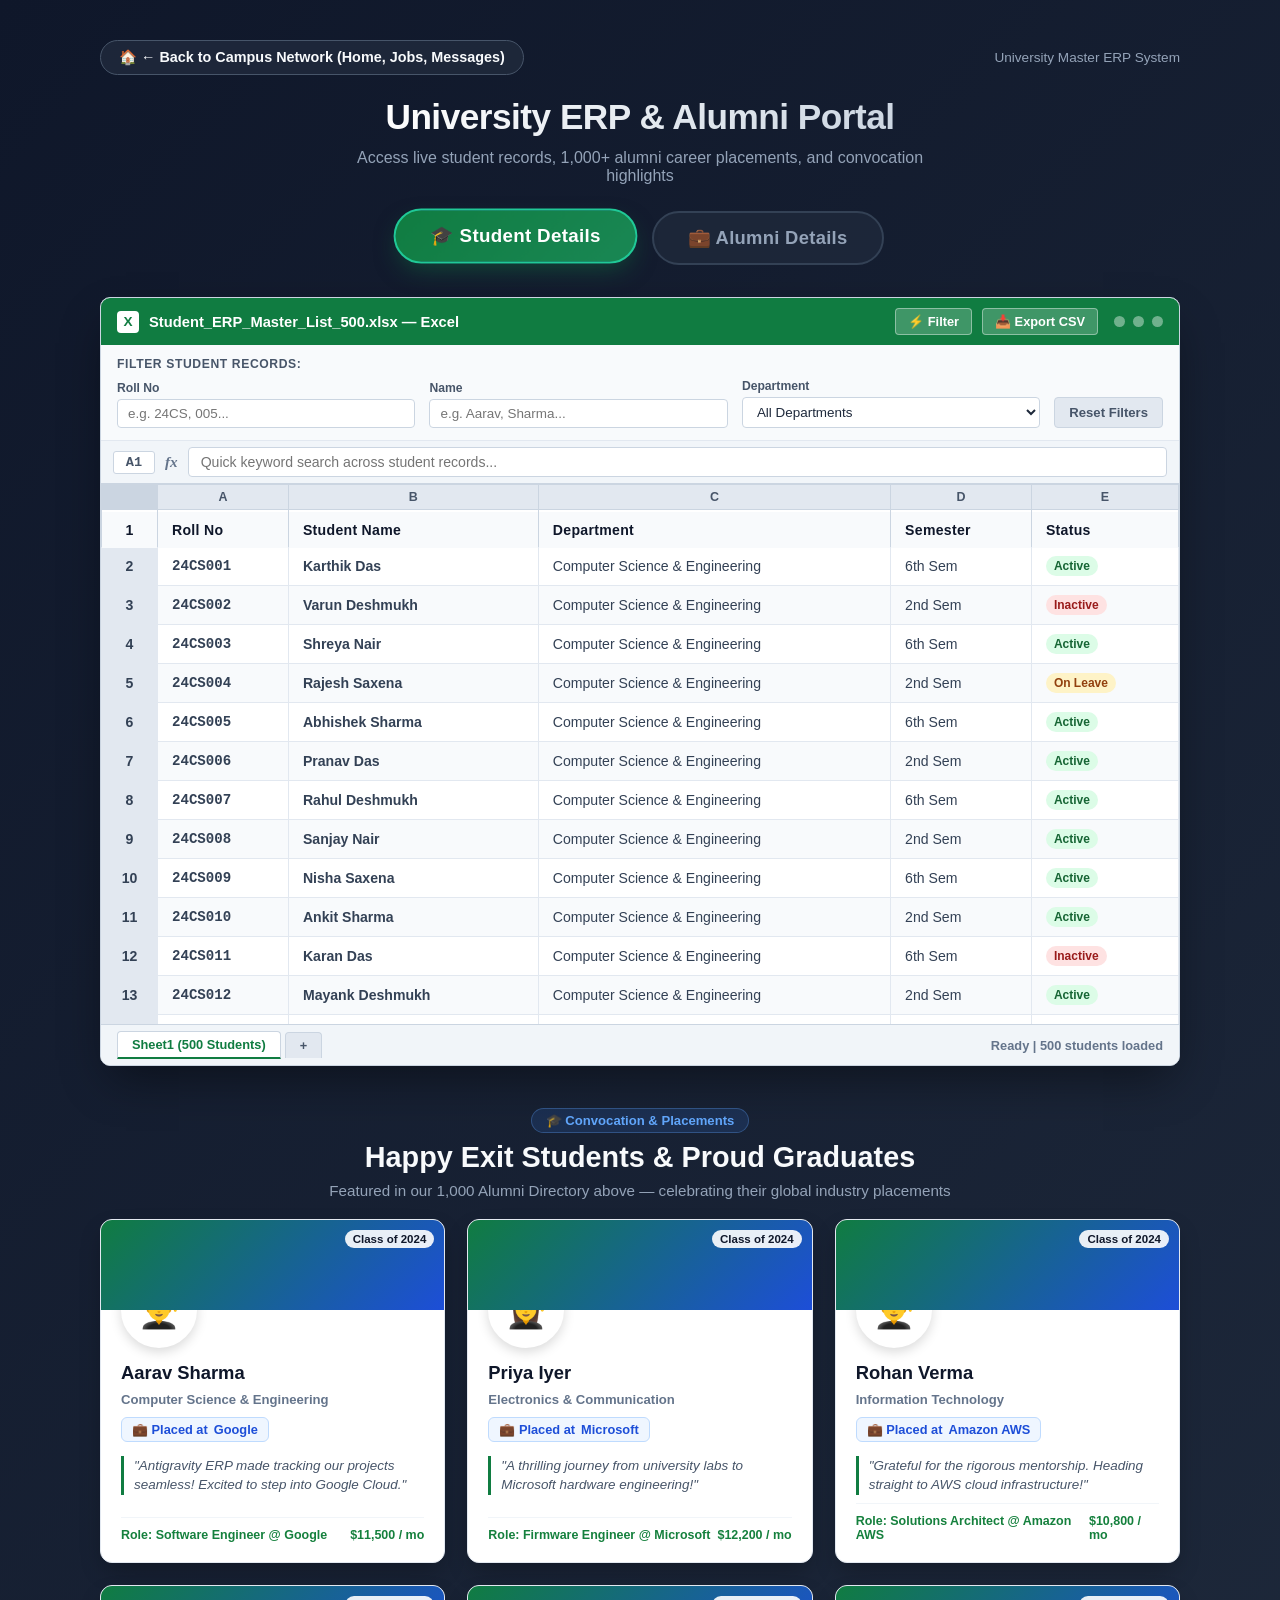
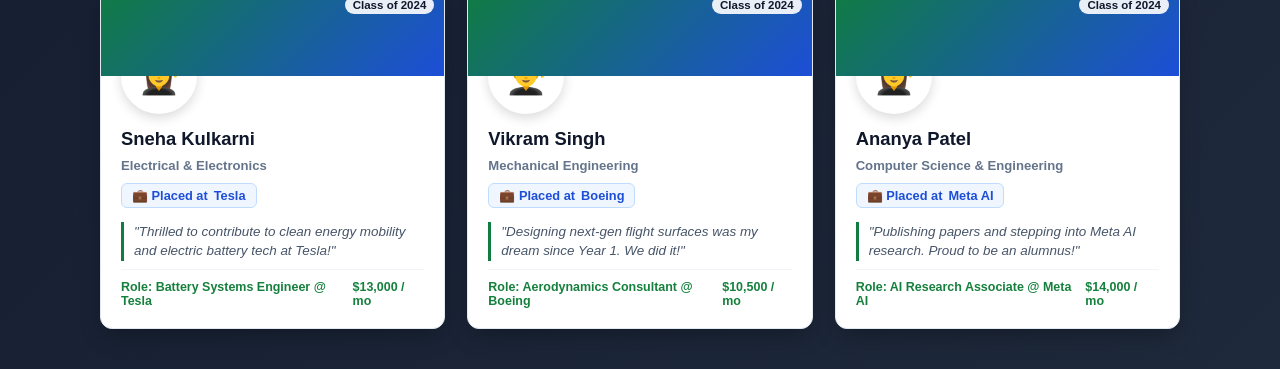
==== erp.html @ ba04b964 "Add new Campus Network landing page with Home, Job Posting, Messaging, Notification, and Me tabs" ====
<!DOCTYPE html>
<html lang="en">
<head>
  <meta charset="UTF-8" />
  <meta name="viewport" content="width=device-width, initial-scale=1.0" />
  <title>Student & Alumni ERP Portal (1000 Alumni Records)</title>
  <link rel="stylesheet" href="style.css" />
</head>
<body>
  <main class="page-container">
    <!-- Top Navigation Bar & Return Link -->
    <div style="width: 100%; display: flex; justify-content: space-between; align-items: center; margin-bottom: -10px;">
      <a href="index.html" class="btn-action" style="text-decoration: none; display: inline-flex; align-items: center; gap: 8px; font-size: 0.9rem; padding: 8px 18px; border-radius: 9999px; background: rgba(30, 41, 59, 0.9); border: 1px solid #475569; color: #f8fafc;">
        🏠 ← Back to Campus Network (Home, Jobs, Messages)
      </a>
      <span style="color: #94a3b8; font-size: 0.85rem;">University Master ERP System</span>
    </div>

    <!-- Top Header & Navigation Buttons -->
    <header class="header-section">
      <h1 class="portal-title">University ERP & Alumni Portal</h1>
      <p class="portal-subtitle">Access live student records, 1,000+ alumni career placements, and convocation highlights</p>
      
      <div class="nav-button-group">
        <button id="studentBtn" class="nav-btn active" type="button">
          🎓 Student Details
        </button>
        <button id="alumniBtn" class="nav-btn" type="button">
          💼 Alumni Details
        </button>
      </div>
    </header>

    <!-- SECTION 1: STUDENT ERP SHEET (500 RECORDS) -->
    <section id="studentSection" class="content-section">
      <div class="excel-card">
        <!-- Excel Title Bar -->
        <div class="excel-titlebar">
          <div class="excel-brand">
            <span class="excel-icon">X</span>
            <span class="excel-title">Student_ERP_Master_List_500.xlsx — Excel</span>
          </div>
          <div class="excel-actions">
            <button id="studentFilterToggle" class="btn-action" type="button" title="Toggle Filters">
              ⚡ Filter
            </button>
            <button id="studentExportBtn" class="btn-action" type="button" title="Download CSV">
              📥 Export CSV
            </button>
            <div class="window-controls">
              <span class="dot"></span>
              <span class="dot"></span>
              <span class="dot"></span>
            </div>
          </div>
        </div>

        <!-- Student Filter Panel -->
        <div id="studentFilterPanel" class="filter-panel">
          <div class="filter-title">Filter Student Records:</div>
          <div class="filter-inputs">
            <div class="filter-field">
              <label for="studentFilterRoll">Roll No</label>
              <input type="text" id="studentFilterRoll" placeholder="e.g. 24CS, 005..." />
            </div>
            <div class="filter-field">
              <label for="studentFilterName">Name</label>
              <input type="text" id="studentFilterName" placeholder="e.g. Aarav, Sharma..." />
            </div>
            <div class="filter-field">
              <label for="studentFilterDept">Department</label>
              <select id="studentFilterDept">
                <option value="">All Departments</option>
                <option value="Computer Science & Engineering">Computer Science & Engineering</option>
                <option value="Information Technology">Information Technology</option>
                <option value="Electronics & Communication">Electronics & Communication</option>
                <option value="Mechanical Engineering">Mechanical Engineering</option>
                <option value="Electrical & Electronics">Electrical & Electronics</option>
              </select>
            </div>
            <div class="filter-actions">
              <button id="studentResetBtn" class="btn-reset" type="button">Reset Filters</button>
            </div>
          </div>
        </div>

        <!-- Formula Bar -->
        <div class="excel-bar">
          <div class="cell-address">A1</div>
          <div class="fx-label">fx</div>
          <input type="text" id="studentSearchInput" class="formula-input" placeholder="Quick keyword search across student records..." />
        </div>

        <!-- Student Table -->
        <div class="table-scroll">
          <table class="excel-table">
            <thead>
              <tr class="col-headers">
                <th class="corner-header"></th>
                <th>A</th>
                <th>B</th>
                <th>C</th>
                <th>D</th>
                <th>E</th>
              </tr>
              <tr class="data-headers">
                <th class="row-num">1</th>
                <th>Roll No</th>
                <th>Student Name</th>
                <th>Department</th>
                <th>Semester</th>
                <th>Status</th>
              </tr>
            </thead>
            <tbody id="studentTableBody">
              <!-- Rendered via script.js -->
            </tbody>
          </table>
        </div>

        <!-- Excel Footer -->
        <div class="excel-footer">
          <div class="sheet-tabs">
            <button class="sheet-tab active" type="button">Sheet1 (500 Students)</button>
            <button class="sheet-tab" type="button">+</button>
          </div>
          <div class="footer-stats" id="studentRecordCount">Ready | 500 students loaded</div>
        </div>
      </div>
    </section>

    <!-- SECTION 2: ALUMNI DETAILS SHEET (1000 RECORDS) -->
    <section id="alumniSection" class="content-section hidden">
      <div class="excel-card">
        <!-- Excel Title Bar -->
        <div class="excel-titlebar alumni-bar">
          <div class="excel-brand">
            <span class="excel-icon alumni-icon">A</span>
            <span class="excel-title">Alumni_Directory_1000.xlsx — Excel</span>
          </div>
          <div class="excel-actions">
            <button id="alumniFilterToggle" class="btn-action" type="button" title="Toggle Filters">
              ⚡ Filter
            </button>
            <button id="alumniExportBtn" class="btn-action" type="button" title="Download CSV">
              📥 Export CSV
            </button>
            <div class="window-controls">
              <span class="dot"></span>
              <span class="dot"></span>
              <span class="dot"></span>
            </div>
          </div>
        </div>

        <!-- Alumni Filter Panel -->
        <div id="alumniFilterPanel" class="filter-panel">
          <div class="filter-title">Filter Alumni Records:</div>
          <div class="filter-inputs">
            <div class="filter-field">
              <label for="alumniFilterName">Alumni Name</label>
              <input type="text" id="alumniFilterName" placeholder="e.g. Aarav, Priya, Sharma..." />
            </div>
            <div class="filter-field">
              <label for="alumniFilterDept">Department</label>
              <select id="alumniFilterDept">
                <option value="">All Departments</option>
                <option value="Computer Science & Engineering">Computer Science & Engineering</option>
                <option value="Information Technology">Information Technology</option>
                <option value="Electronics & Communication">Electronics & Communication</option>
                <option value="Mechanical Engineering">Mechanical Engineering</option>
                <option value="Electrical & Electronics">Electrical & Electronics</option>
              </select>
            </div>
            <div class="filter-field">
              <label for="alumniFilterDesignation">Current Designation / Company</label>
              <input type="text" id="alumniFilterDesignation" placeholder="e.g. Google, Architect, AI, Tesla..." />
            </div>
            <div class="filter-actions">
              <button id="alumniResetBtn" class="btn-reset" type="button">Reset Filters</button>
            </div>
          </div>
        </div>

        <!-- Formula Bar -->
        <div class="excel-bar">
          <div class="cell-address">A1</div>
          <div class="fx-label">fx</div>
          <input type="text" id="alumniSearchInput" class="formula-input" placeholder="Quick keyword search across 1,000 alumni records..." />
        </div>

        <!-- Alumni Table -->
        <div class="table-scroll">
          <table class="excel-table">
            <thead>
              <tr class="col-headers">
                <th class="corner-header"></th>
                <th>A</th>
                <th>B</th>
                <th>C</th>
                <th>D</th>
                <th>E</th>
              </tr>
              <tr class="data-headers">
                <th class="row-num">1</th>
                <th>Alumni ID</th>
                <th>Alumni Name</th>
                <th>Department</th>
                <th>Current Designation</th>
                <th>Monthly Salary</th>
              </tr>
            </thead>
            <tbody id="alumniTableBody">
              <!-- All 1000 rows rendered via script.js -->
            </tbody>
          </table>
        </div>

        <!-- Excel Footer -->
        <div class="excel-footer">
          <div class="sheet-tabs">
            <button class="sheet-tab active" type="button">Alumni_Directory (1000)</button>
            <button class="sheet-tab" type="button">+</button>
          </div>
          <div class="footer-stats" id="alumniRecordCount">Ready | 1,000 alumni loaded</div>
        </div>
      </div>
    </section>

    <!-- SECTION 3: HAPPY EXIT STUDENTS GALLERY -->
    <section class="gallery-section">
      <div class="gallery-header">
        <div class="gallery-badge">🎓 Convocation & Placements</div>
        <h2 class="gallery-title">Happy Exit Students & Proud Graduates</h2>
        <p class="gallery-subtitle">Featured in our 1,000 Alumni Directory above — celebrating their global industry placements</p>
      </div>

      <div class="gallery-grid" id="exitStudentsGallery">
        <!-- Rendered dynamically via script.js -->
      </div>
    </section>
  </main>

  <script src="script.js"></script>
</body>
</html>
---- style.css ----
* {
  box-sizing: border-box;
  margin: 0;
  padding: 0;
}

body {
  min-height: 100vh;
  font-family: "Segoe UI", -apple-system, BlinkMacSystemFont, Roboto, "Helvetica Neue", Arial, sans-serif;
  background: linear-gradient(135deg, #0f172a 0%, #1e293b 100%);
  color: #1e293b;
  display: flex;
  justify-content: center;
  align-items: flex-start;
  padding: 40px 20px;
}

.page-container {
  width: 100%;
  max-width: 1080px;
  display: flex;
  flex-direction: column;
  align-items: center;
  gap: 32px;
}

/* Header & Navigation Buttons */
.header-section {
  text-align: center;
  display: flex;
  flex-direction: column;
  align-items: center;
  gap: 12px;
}

.portal-title {
  font-size: 2.2rem;
  font-weight: 800;
  letter-spacing: -0.5px;
  background: linear-gradient(135deg, #ffffff 0%, #cbd5e1 100%);
  -webkit-background-clip: text;
  -webkit-text-fill-color: transparent;
}

.portal-subtitle {
  font-size: 1rem;
  color: #94a3b8;
  max-width: 620px;
}

.nav-button-group {
  display: flex;
  align-items: center;
  gap: 16px;
  margin-top: 14px;
}

.nav-btn {
  appearance: none;
  border: 2px solid transparent;
  outline: none;
  cursor: pointer;
  padding: 14px 34px;
  font-size: 1.15rem;
  font-weight: 700;
  letter-spacing: 0.3px;
  color: #94a3b8;
  background: rgba(30, 41, 59, 0.8);
  border-color: #334155;
  border-radius: 9999px;
  transition: all 0.25s cubic-bezier(0.34, 1.56, 0.64, 1);
  display: flex;
  align-items: center;
  gap: 8px;
}

.nav-btn:hover {
  transform: translateY(-2px);
  color: #ffffff;
  border-color: #64748b;
  background: #1e293b;
}

/* Active State: Student (Emerald Green) */
.nav-btn.active#studentBtn {
  color: #ffffff;
  background: linear-gradient(135deg, #107c41 0%, #198754 100%);
  border-color: #20c997;
  box-shadow: 0 10px 24px -6px rgba(16, 124, 65, 0.5);
  transform: translateY(-2px) scale(1.02);
}

/* Active State: Alumni (Royal Blue) */
.nav-btn.active#alumniBtn {
  color: #ffffff;
  background: linear-gradient(135deg, #1d4ed8 0%, #3b82f6 100%);
  border-color: #60a5fa;
  box-shadow: 0 10px 24px -6px rgba(37, 99, 235, 0.5);
  transform: translateY(-2px) scale(1.02);
}

/* Content Sections */
.content-section {
  width: 100%;
  transition: opacity 0.3s ease, transform 0.3s ease;
}

.content-section.hidden {
  display: none;
  opacity: 0;
  transform: translateY(12px);
}

/* Excel Card Container */
.excel-card {
  background: #ffffff;
  border-radius: 10px;
  box-shadow: 0 20px 45px -10px rgba(0, 0, 0, 0.45);
  overflow: hidden;
  border: 1px solid #cbd5e1;
}

/* Excel Title Bar */
.excel-titlebar {
  background: #107c41;
  color: #ffffff;
  padding: 10px 16px;
  display: flex;
  align-items: center;
  justify-content: space-between;
}

.excel-titlebar.alumni-bar {
  background: #1d4ed8;
}

.excel-brand {
  display: flex;
  align-items: center;
  gap: 10px;
}

.excel-icon {
  background: #ffffff;
  color: #107c41;
  font-weight: 900;
  font-size: 0.85rem;
  width: 22px;
  height: 22px;
  display: flex;
  align-items: center;
  justify-content: center;
  border-radius: 4px;
}

.excel-icon.alumni-icon {
  color: #1d4ed8;
}

.excel-title {
  font-size: 0.92rem;
  font-weight: 600;
}

.excel-actions {
  display: flex;
  align-items: center;
  gap: 10px;
}

.btn-action {
  background: rgba(255, 255, 255, 0.2);
  color: #ffffff;
  border: 1px solid rgba(255, 255, 255, 0.4);
  padding: 5px 12px;
  border-radius: 4px;
  font-size: 0.8rem;
  font-weight: 600;
  cursor: pointer;
  transition: all 0.2s ease;
}

.btn-action:hover {
  background: rgba(255, 255, 255, 0.35);
}

.btn-action.active {
  background: #ffffff;
  color: #0f172a;
  border-color: #ffffff;
}

.window-controls {
  display: flex;
  gap: 8px;
  margin-left: 6px;
}

.window-controls .dot {
  width: 11px;
  height: 11px;
  border-radius: 50%;
  background: rgba(255, 255, 255, 0.4);
}

/* Filter Panel */
.filter-panel {
  background: #f8fafc;
  border-bottom: 1px solid #e2e8f0;
  padding: 12px 16px;
  display: flex;
  flex-direction: column;
  gap: 8px;
  transition: all 0.25s ease;
}

.filter-panel.closed {
  display: none;
}

.filter-title {
  font-size: 0.76rem;
  font-weight: 700;
  text-transform: uppercase;
  letter-spacing: 0.6px;
  color: #475569;
}

.filter-inputs {
  display: flex;
  align-items: flex-end;
  gap: 14px;
  flex-wrap: wrap;
}

.filter-field {
  display: flex;
  flex-direction: column;
  gap: 4px;
  flex: 1;
  min-width: 170px;
}

.filter-field label {
  font-size: 0.76rem;
  font-weight: 600;
  color: #475569;
}

.filter-field input, .filter-field select {
  padding: 6px 10px;
  border: 1px solid #cbd5e1;
  border-radius: 4px;
  font-size: 0.84rem;
  color: #1e293b;
  background: #ffffff;
  outline: none;
  transition: border-color 0.2s ease;
}

.filter-field input:focus, .filter-field select:focus {
  border-color: #107c41;
}

.alumni-bar ~ .filter-panel .filter-field input:focus,
.alumni-bar ~ .filter-panel .filter-field select:focus {
  border-color: #1d4ed8;
}

.filter-actions {
  display: flex;
  align-items: center;
}

.btn-reset {
  background: #e2e8f0;
  border: 1px solid #cbd5e1;
  color: #475569;
  padding: 7px 14px;
  font-size: 0.82rem;
  font-weight: 600;
  border-radius: 4px;
  cursor: pointer;
  transition: all 0.2s ease;
}

.btn-reset:hover {
  background: #fee2e2;
  color: #991b1b;
  border-color: #fca5a5;
}

/* Formula Bar */
.excel-bar {
  background: #f1f5f9;
  border-bottom: 1px solid #cbd5e1;
  display: flex;
  align-items: center;
  padding: 6px 12px;
  gap: 10px;
}

.cell-address {
  font-family: monospace;
  font-weight: 700;
  font-size: 0.85rem;
  color: #475569;
  background: #ffffff;
  border: 1px solid #cbd5e1;
  padding: 3px 10px;
  border-radius: 3px;
  min-width: 42px;
  text-align: center;
}

.fx-label {
  font-family: "Georgia", serif;
  font-style: italic;
  font-weight: 700;
  color: #64748b;
  font-size: 0.95rem;
}

.formula-input {
  flex: 1;
  border: 1px solid #cbd5e1;
  background: #ffffff;
  padding: 6px 12px;
  border-radius: 4px;
  font-size: 0.88rem;
  outline: none;
}

/* Table Styling */
.table-scroll {
  max-height: 540px;
  overflow-x: auto;
  overflow-y: auto;
  scroll-behavior: smooth;
}

.excel-table {
  width: 100%;
  border-collapse: collapse;
  font-size: 0.88rem;
  text-align: left;
}

.col-headers th {
  background: #e2e8f0;
  color: #475569;
  font-weight: 600;
  text-align: center;
  padding: 5px 8px;
  border: 1px solid #cbd5e1;
  font-size: 0.78rem;
  position: sticky;
  top: 0;
  z-index: 2;
}

.corner-header {
  background: #cbd5e1 !important;
  width: 56px;
  position: sticky;
  left: 0;
  z-index: 3;
}

.data-headers th {
  background: #f8fafc;
  color: #0f172a;
  font-weight: 700;
  padding: 10px 14px;
  border: 1px solid #cbd5e1;
  letter-spacing: 0.3px;
  position: sticky;
  top: 27px;
  z-index: 2;
}

.row-num {
  background: #e2e8f0;
  color: #475569;
  font-weight: 600;
  text-align: center;
  border: 1px solid #cbd5e1;
  width: 56px;
  user-select: none;
  position: sticky;
  left: 0;
  z-index: 1;
}

.excel-table tbody tr:hover {
  background-color: #f1f5f9 !important;
}

.excel-table tbody tr:nth-child(even) {
  background-color: #f8fafc;
}

.excel-table td {
  padding: 9px 14px;
  border: 1px solid #e2e8f0;
  color: #334155;
  white-space: nowrap;
}

.id-cell {
  font-family: monospace;
  font-weight: 600;
  color: #1d4ed8;
}

.roll-cell {
  font-family: monospace;
  font-weight: 600;
  color: #107c41;
}

.name-cell {
  font-weight: 600;
  color: #0f172a;
}

.designation-cell {
  color: #1e293b;
  font-weight: 600;
}

.salary-cell {
  font-family: monospace;
  font-weight: 700;
  color: #15803d;
  background: #f0fdf4;
}

.status-badge {
  display: inline-block;
  padding: 3px 8px;
  font-size: 0.75rem;
  font-weight: 600;
  border-radius: 9999px;
}

.status-badge.active {
  background: #dcfce7;
  color: #166534;
}

.status-badge.inactive {
  background: #fee2e2;
  color: #991b1b;
}

.status-badge.on-leave {
  background: #fef3c7;
  color: #92400e;
}

/* Footer / Sheet Tabs */
.excel-footer {
  background: #f1f5f9;
  border-top: 1px solid #cbd5e1;
  display: flex;
  align-items: center;
  justify-content: space-between;
  padding: 6px 16px;
  font-size: 0.8rem;
}

.sheet-tabs {
  display: flex;
  align-items: center;
  gap: 4px;
}

.sheet-tab {
  background: #e2e8f0;
  border: 1px solid #cbd5e1;
  border-bottom: none;
  padding: 5px 14px;
  font-size: 0.8rem;
  font-weight: 600;
  color: #475569;
  cursor: pointer;
  border-top-left-radius: 4px;
  border-top-right-radius: 4px;
}

.sheet-tab.active {
  background: #ffffff;
  color: #107c41;
  border-bottom: 2px solid #107c41;
}

.alumni-bar ~ * .sheet-tab.active {
  color: #1d4ed8;
  border-bottom: 2px solid #1d4ed8;
}

.footer-stats {
  color: #64748b;
  font-weight: 600;
}

/* HAPPY EXIT STUDENTS GALLERY SECTION */
.gallery-section {
  width: 100%;
  margin-top: 10px;
  display: flex;
  flex-direction: column;
  gap: 20px;
}

.gallery-header {
  text-align: center;
  display: flex;
  flex-direction: column;
  align-items: center;
  gap: 8px;
}

.gallery-badge {
  background: rgba(59, 130, 246, 0.15);
  color: #60a5fa;
  border: 1px solid rgba(96, 165, 250, 0.3);
  padding: 4px 14px;
  border-radius: 9999px;
  font-size: 0.82rem;
  font-weight: 600;
}

.gallery-title {
  font-size: 1.8rem;
  font-weight: 800;
  color: #f8fafc;
}

.gallery-subtitle {
  font-size: 0.95rem;
  color: #94a3b8;
}

.gallery-grid {
  display: grid;
  grid-template-columns: repeat(auto-fit, minmax(280px, 1fr));
  gap: 22px;
}

.exit-card {
  background: #ffffff;
  border-radius: 12px;
  overflow: hidden;
  box-shadow: 0 10px 25px -5px rgba(0, 0, 0, 0.3);
  display: flex;
  flex-direction: column;
  transition: transform 0.25s cubic-bezier(0.34, 1.56, 0.64, 1), box-shadow 0.25s ease;
  border: 1px solid #e2e8f0;
}

.exit-card:hover {
  transform: translateY(-5px);
  box-shadow: 0 20px 35px -8px rgba(0, 0, 0, 0.45);
}

.card-banner {
  height: 90px;
  background: linear-gradient(135deg, #107c41 0%, #1d4ed8 100%);
  position: relative;
  display: flex;
  justify-content: flex-end;
  padding: 10px;
}

.batch-tag {
  background: rgba(255, 255, 255, 0.9);
  color: #0f172a;
  font-weight: 700;
  font-size: 0.72rem;
  padding: 3px 8px;
  border-radius: 9999px;
  height: fit-content;
}

.card-avatar-wrap {
  width: 76px;
  height: 76px;
  border-radius: 50%;
  background: #ffffff;
  border: 3px solid #ffffff;
  box-shadow: 0 4px 12px rgba(0, 0, 0, 0.15);
  margin-top: -38px;
  margin-left: 20px;
  display: flex;
  align-items: center;
  justify-content: center;
  font-size: 2.2rem;
}

.card-body {
  padding: 14px 20px 20px 20px;
  display: flex;
  flex-direction: column;
  gap: 8px;
  flex: 1;
}

.student-exit-name {
  font-size: 1.15rem;
  font-weight: 700;
  color: #0f172a;
}

.student-exit-dept {
  font-size: 0.82rem;
  color: #64748b;
  font-weight: 600;
}

.placement-badge {
  display: inline-flex;
  align-items: center;
  gap: 6px;
  background: #eff6ff;
  color: #1d4ed8;
  border: 1px solid #bfdbfe;
  padding: 4px 10px;
  border-radius: 6px;
  font-size: 0.8rem;
  font-weight: 600;
  width: fit-content;
  margin-top: 2px;
}

.exit-quote {
  font-size: 0.84rem;
  color: #475569;
  font-style: italic;
  line-height: 1.45;
  margin-top: 6px;
  border-left: 3px solid #107c41;
  padding-left: 10px;
}

.card-footer {
  margin-top: auto;
  padding-top: 10px;
  display: flex;
  align-items: center;
  justify-content: space-between;
  border-top: 1px solid #f1f5f9;
  font-size: 0.78rem;
  color: #15803d;
  font-weight: 700;
}
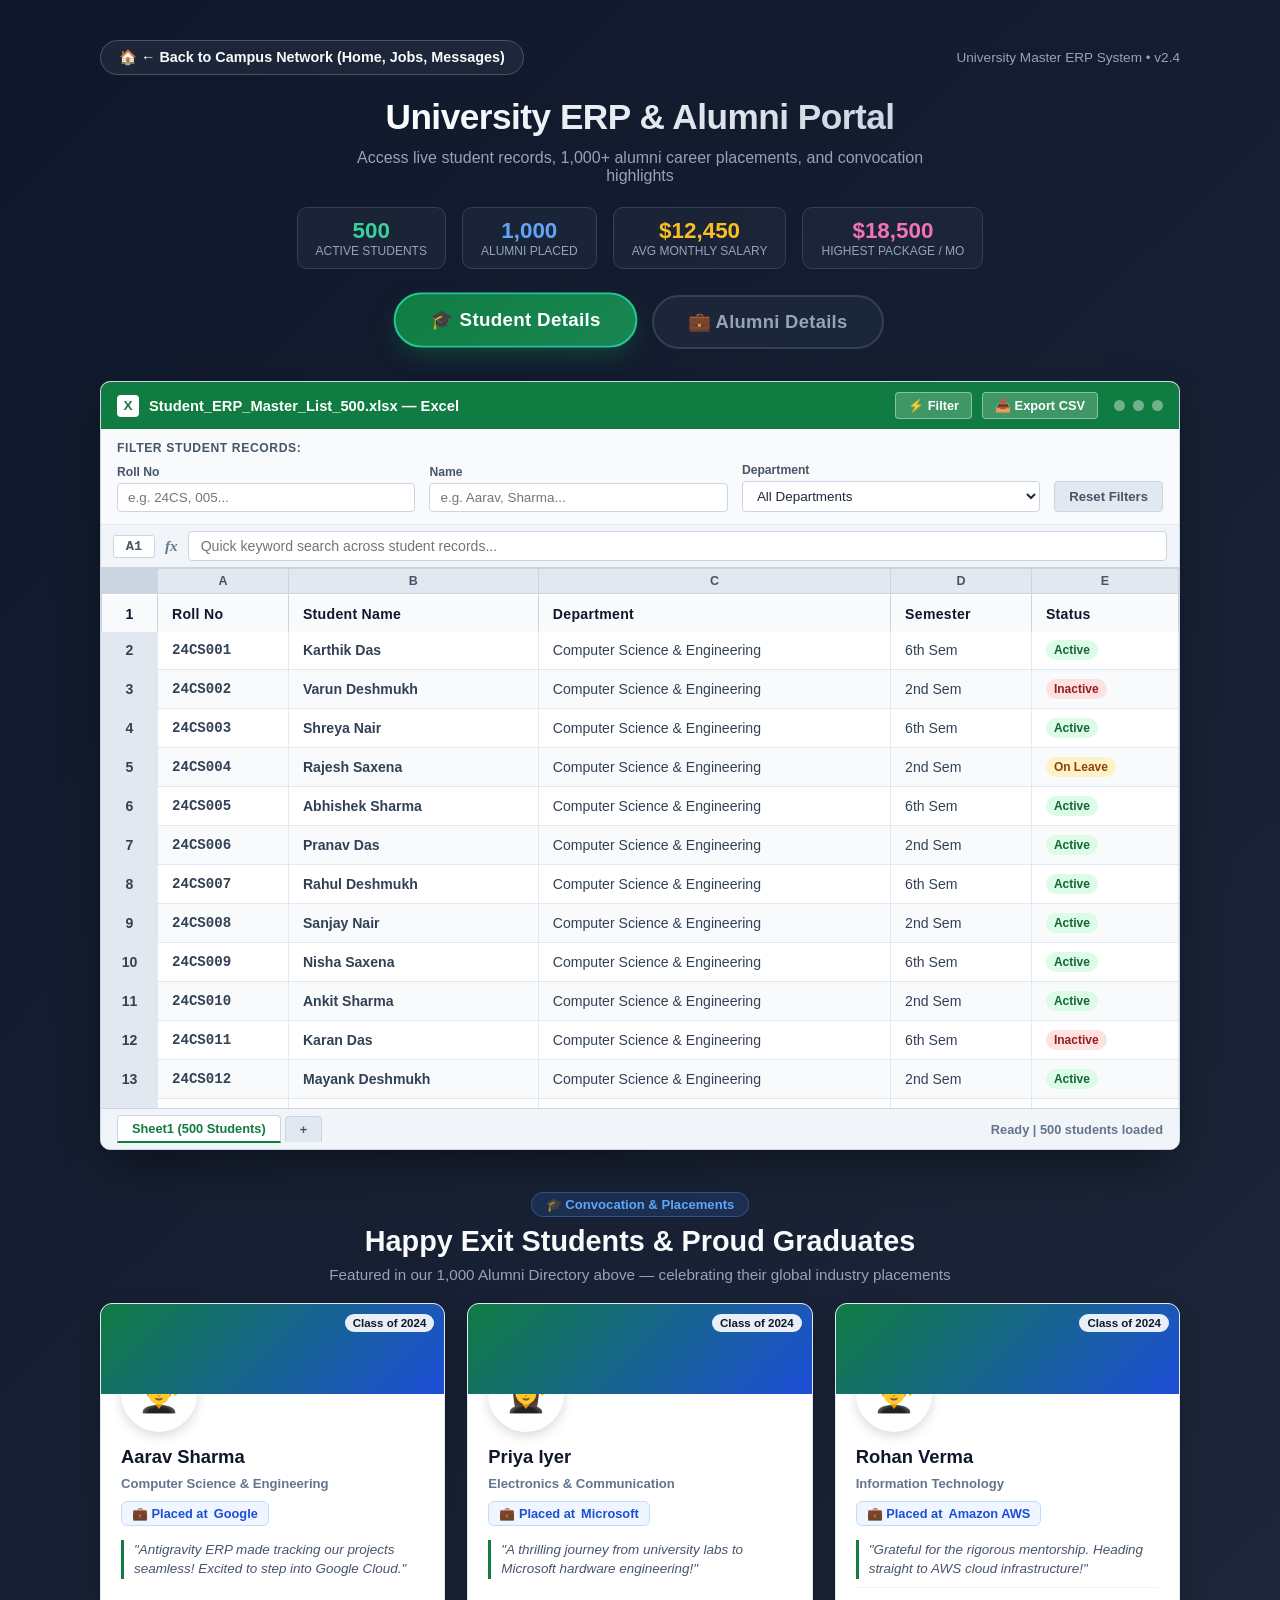
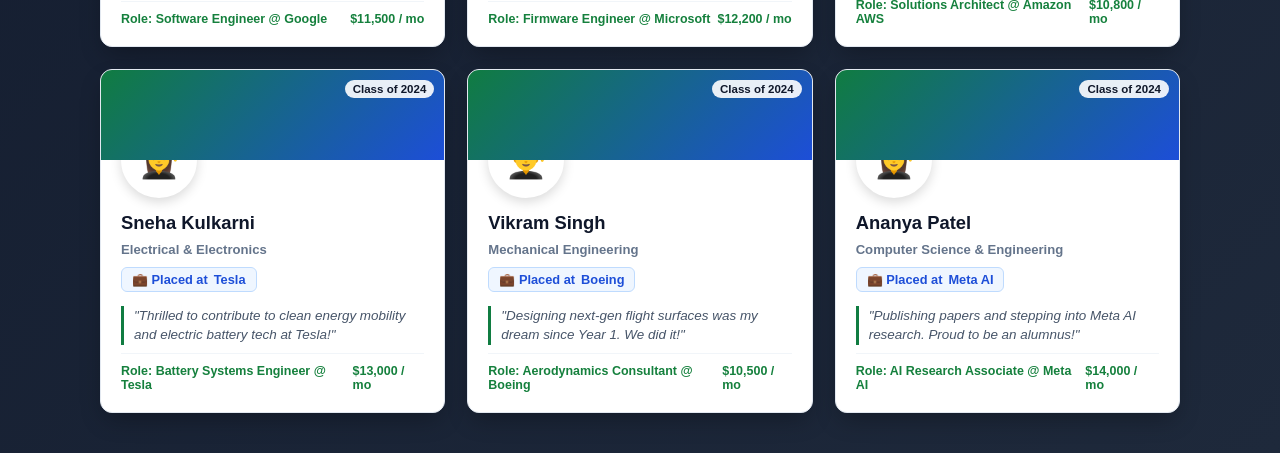
==== commit 53e7849a: "Upgrade portal with live GitHub Pages deployment, placement metrics dashboard, job filter categories" ====
--- a/erp.html
+++ b/erp.html
@@ -9,11 +9,11 @@
 <body>
   <main class="page-container">
     <!-- Top Navigation Bar & Return Link -->
-    <div style="width: 100%; display: flex; justify-content: space-between; align-items: center; margin-bottom: -10px;">
+    <div style="width: 100%; display: flex; justify-content: space-between; align-items: center; margin-bottom: -10px; flex-wrap: wrap; gap: 10px;">
       <a href="index.html" class="btn-action" style="text-decoration: none; display: inline-flex; align-items: center; gap: 8px; font-size: 0.9rem; padding: 8px 18px; border-radius: 9999px; background: rgba(30, 41, 59, 0.9); border: 1px solid #475569; color: #f8fafc;">
         🏠 ← Back to Campus Network (Home, Jobs, Messages)
       </a>
-      <span style="color: #94a3b8; font-size: 0.85rem;">University Master ERP System</span>
+      <span style="color: #94a3b8; font-size: 0.85rem;">University Master ERP System • v2.4</span>
     </div>
 
     <!-- Top Header & Navigation Buttons -->
@@ -21,6 +21,26 @@
       <h1 class="portal-title">University ERP & Alumni Portal</h1>
       <p class="portal-subtitle">Access live student records, 1,000+ alumni career placements, and convocation highlights</p>
       
+      <!-- Live Metrics Dashboard -->
+      <div style="display: flex; gap: 16px; margin-top: 10px; flex-wrap: wrap; justify-content: center; width: 100%;">
+        <div style="background: rgba(30, 41, 59, 0.7); border: 1px solid #334155; border-radius: 10px; padding: 10px 18px; text-align: center; min-width: 130px;">
+          <div style="font-size: 1.4rem; font-weight: 800; color: #34d399;">500</div>
+          <div style="font-size: 0.75rem; color: #94a3b8; text-transform: uppercase;">Active Students</div>
+        </div>
+        <div style="background: rgba(30, 41, 59, 0.7); border: 1px solid #334155; border-radius: 10px; padding: 10px 18px; text-align: center; min-width: 130px;">
+          <div style="font-size: 1.4rem; font-weight: 800; color: #60a5fa;">1,000</div>
+          <div style="font-size: 0.75rem; color: #94a3b8; text-transform: uppercase;">Alumni Placed</div>
+        </div>
+        <div style="background: rgba(30, 41, 59, 0.7); border: 1px solid #334155; border-radius: 10px; padding: 10px 18px; text-align: center; min-width: 130px;">
+          <div style="font-size: 1.4rem; font-weight: 800; color: #fbbf24;">$12,450</div>
+          <div style="font-size: 0.75rem; color: #94a3b8; text-transform: uppercase;">Avg Monthly Salary</div>
+        </div>
+        <div style="background: rgba(30, 41, 59, 0.7); border: 1px solid #334155; border-radius: 10px; padding: 10px 18px; text-align: center; min-width: 130px;">
+          <div style="font-size: 1.4rem; font-weight: 800; color: #f472b6;">$18,500</div>
+          <div style="font-size: 0.75rem; color: #94a3b8; text-transform: uppercase;">Highest Package / Mo</div>
+        </div>
+      </div>
+
       <div class="nav-button-group">
         <button id="studentBtn" class="nav-btn active" type="button">
           🎓 Student Details
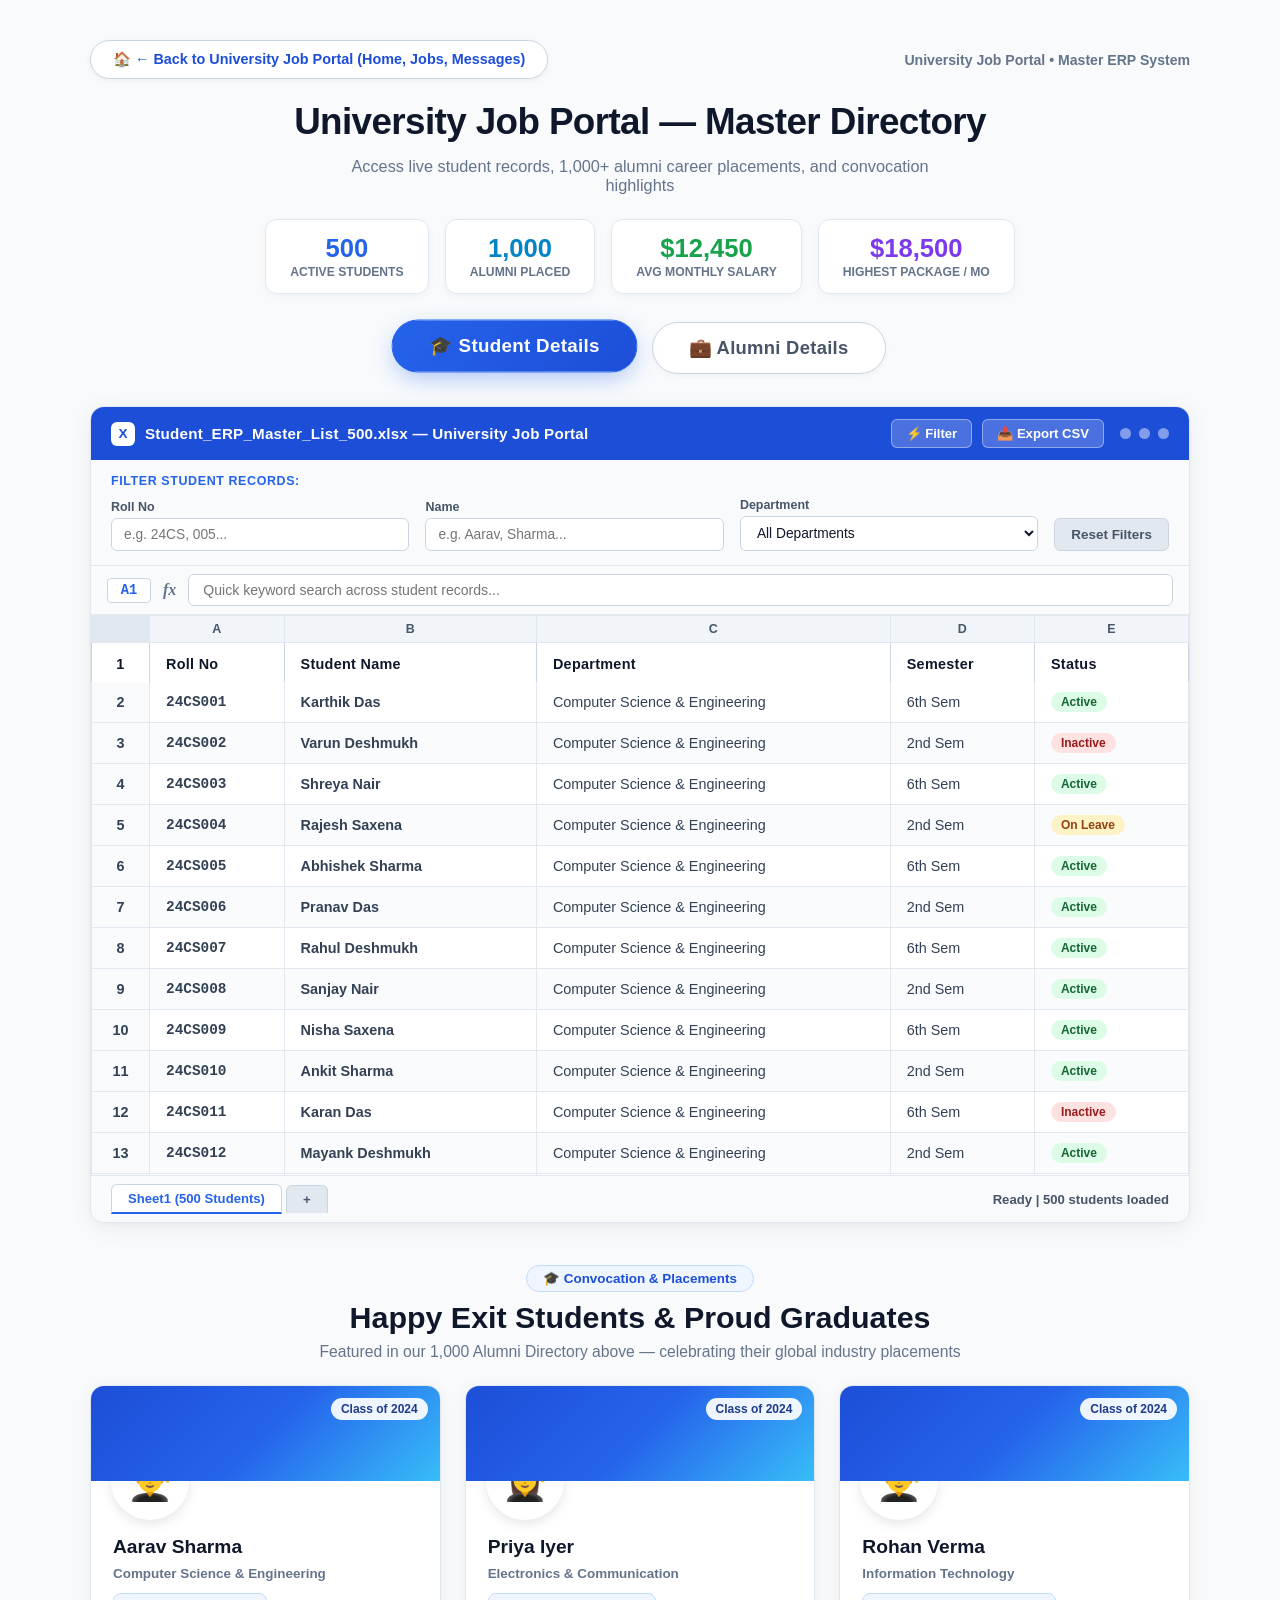
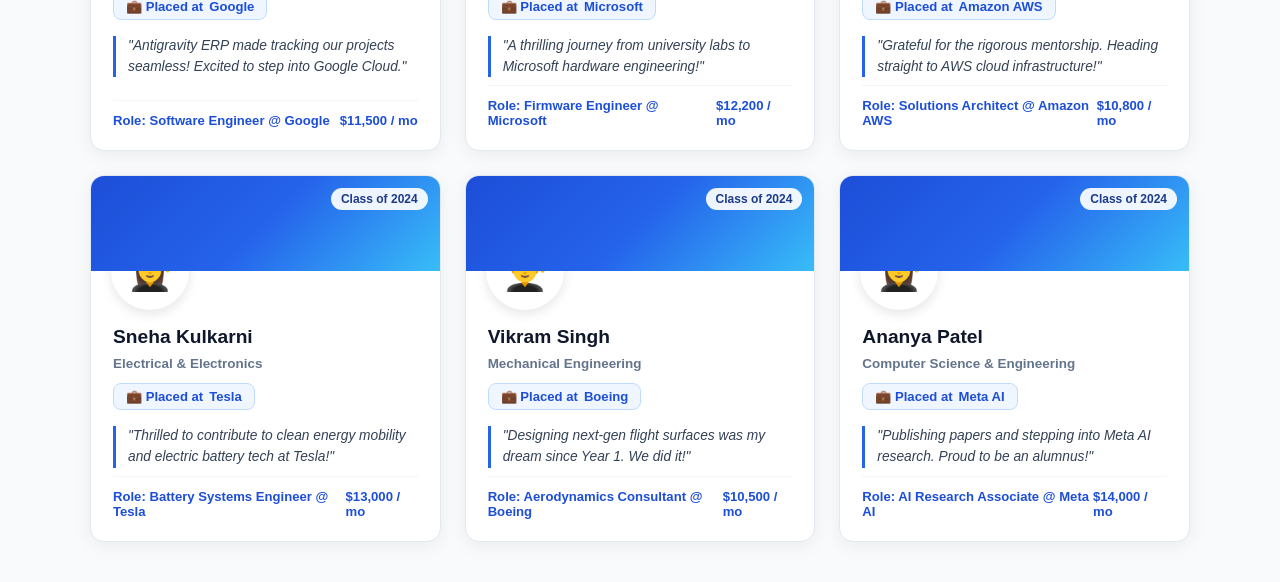
==== commit d2955d4e: "Transform to modern White & Blue UI/UX theme and rename website to University Job Portal" ====
--- a/erp.html
+++ b/erp.html
@@ -3,41 +3,41 @@
 <head>
   <meta charset="UTF-8" />
   <meta name="viewport" content="width=device-width, initial-scale=1.0" />
-  <title>Student & Alumni ERP Portal (1000 Alumni Records)</title>
+  <title>University Job Portal — Student & Alumni Master ERP</title>
   <link rel="stylesheet" href="style.css" />
 </head>
 <body>
   <main class="page-container">
     <!-- Top Navigation Bar & Return Link -->
     <div style="width: 100%; display: flex; justify-content: space-between; align-items: center; margin-bottom: -10px; flex-wrap: wrap; gap: 10px;">
-      <a href="index.html" class="btn-action" style="text-decoration: none; display: inline-flex; align-items: center; gap: 8px; font-size: 0.9rem; padding: 8px 18px; border-radius: 9999px; background: rgba(30, 41, 59, 0.9); border: 1px solid #475569; color: #f8fafc;">
-        🏠 ← Back to Campus Network (Home, Jobs, Messages)
+      <a href="index.html" class="btn-action" style="text-decoration: none; display: inline-flex; align-items: center; gap: 8px; font-size: 0.9rem; padding: 10px 22px; border-radius: 9999px; background: #ffffff; border: 1px solid #cbd5e1; color: #1d4ed8; font-weight: 700; box-shadow: 0 2px 6px rgba(0,0,0,0.05);">
+        🏠 ← Back to University Job Portal (Home, Jobs, Messages)
       </a>
-      <span style="color: #94a3b8; font-size: 0.85rem;">University Master ERP System • v2.4</span>
+      <span style="color: #64748b; font-size: 0.88rem; font-weight: 600;">University Job Portal • Master ERP System</span>
     </div>
 
     <!-- Top Header & Navigation Buttons -->
     <header class="header-section">
-      <h1 class="portal-title">University ERP & Alumni Portal</h1>
+      <h1 class="portal-title">University Job Portal — Master Directory</h1>
       <p class="portal-subtitle">Access live student records, 1,000+ alumni career placements, and convocation highlights</p>
       
-      <!-- Live Metrics Dashboard -->
+      <!-- Live Metrics Dashboard - White & Blue -->
       <div style="display: flex; gap: 16px; margin-top: 10px; flex-wrap: wrap; justify-content: center; width: 100%;">
-        <div style="background: rgba(30, 41, 59, 0.7); border: 1px solid #334155; border-radius: 10px; padding: 10px 18px; text-align: center; min-width: 130px;">
-          <div style="font-size: 1.4rem; font-weight: 800; color: #34d399;">500</div>
-          <div style="font-size: 0.75rem; color: #94a3b8; text-transform: uppercase;">Active Students</div>
-        </div>
-        <div style="background: rgba(30, 41, 59, 0.7); border: 1px solid #334155; border-radius: 10px; padding: 10px 18px; text-align: center; min-width: 130px;">
-          <div style="font-size: 1.4rem; font-weight: 800; color: #60a5fa;">1,000</div>
-          <div style="font-size: 0.75rem; color: #94a3b8; text-transform: uppercase;">Alumni Placed</div>
-        </div>
-        <div style="background: rgba(30, 41, 59, 0.7); border: 1px solid #334155; border-radius: 10px; padding: 10px 18px; text-align: center; min-width: 130px;">
-          <div style="font-size: 1.4rem; font-weight: 800; color: #fbbf24;">$12,450</div>
-          <div style="font-size: 0.75rem; color: #94a3b8; text-transform: uppercase;">Avg Monthly Salary</div>
-        </div>
-        <div style="background: rgba(30, 41, 59, 0.7); border: 1px solid #334155; border-radius: 10px; padding: 10px 18px; text-align: center; min-width: 130px;">
-          <div style="font-size: 1.4rem; font-weight: 800; color: #f472b6;">$18,500</div>
-          <div style="font-size: 0.75rem; color: #94a3b8; text-transform: uppercase;">Highest Package / Mo</div>
+        <div style="background: #ffffff; border: 1px solid #e2e8f0; border-radius: 12px; padding: 14px 24px; text-align: center; min-width: 140px; box-shadow: 0 2px 8px rgba(15, 23, 42, 0.04);">
+          <div style="font-size: 1.6rem; font-weight: 800; color: #2563eb;">500</div>
+          <div style="font-size: 0.76rem; color: #64748b; text-transform: uppercase; font-weight: 700; margin-top: 2px;">Active Students</div>
+        </div>
+        <div style="background: #ffffff; border: 1px solid #e2e8f0; border-radius: 12px; padding: 14px 24px; text-align: center; min-width: 140px; box-shadow: 0 2px 8px rgba(15, 23, 42, 0.04);">
+          <div style="font-size: 1.6rem; font-weight: 800; color: #0284c7;">1,000</div>
+          <div style="font-size: 0.76rem; color: #64748b; text-transform: uppercase; font-weight: 700; margin-top: 2px;">Alumni Placed</div>
+        </div>
+        <div style="background: #ffffff; border: 1px solid #e2e8f0; border-radius: 12px; padding: 14px 24px; text-align: center; min-width: 140px; box-shadow: 0 2px 8px rgba(15, 23, 42, 0.04);">
+          <div style="font-size: 1.6rem; font-weight: 800; color: #16a34a;">$12,450</div>
+          <div style="font-size: 0.76rem; color: #64748b; text-transform: uppercase; font-weight: 700; margin-top: 2px;">Avg Monthly Salary</div>
+        </div>
+        <div style="background: #ffffff; border: 1px solid #e2e8f0; border-radius: 12px; padding: 14px 24px; text-align: center; min-width: 140px; box-shadow: 0 2px 8px rgba(15, 23, 42, 0.04);">
+          <div style="font-size: 1.6rem; font-weight: 800; color: #7c3aed;">$18,500</div>
+          <div style="font-size: 0.76rem; color: #64748b; text-transform: uppercase; font-weight: 700; margin-top: 2px;">Highest Package / Mo</div>
         </div>
       </div>
 
@@ -58,7 +58,7 @@
         <div class="excel-titlebar">
           <div class="excel-brand">
             <span class="excel-icon">X</span>
-            <span class="excel-title">Student_ERP_Master_List_500.xlsx — Excel</span>
+            <span class="excel-title">Student_ERP_Master_List_500.xlsx — University Job Portal</span>
           </div>
           <div class="excel-actions">
             <button id="studentFilterToggle" class="btn-action" type="button" title="Toggle Filters">
@@ -156,7 +156,7 @@
         <div class="excel-titlebar alumni-bar">
           <div class="excel-brand">
             <span class="excel-icon alumni-icon">A</span>
-            <span class="excel-title">Alumni_Directory_1000.xlsx — Excel</span>
+            <span class="excel-title">Alumni_Directory_1000.xlsx — University Job Portal</span>
           </div>
           <div class="excel-actions">
             <button id="alumniFilterToggle" class="btn-action" type="button" title="Toggle Filters">
--- a/style.css
+++ b/style.css
@@ -6,18 +6,19 @@
 
 body {
   min-height: 100vh;
-  font-family: "Segoe UI", -apple-system, BlinkMacSystemFont, Roboto, "Helvetica Neue", Arial, sans-serif;
-  background: linear-gradient(135deg, #0f172a 0%, #1e293b 100%);
-  color: #1e293b;
+  font-family: -apple-system, BlinkMacSystemFont, "Segoe UI", Roboto, "Helvetica Neue", Arial, sans-serif;
+  background-color: #f8fafc;
+  color: #0f172a;
   display: flex;
   justify-content: center;
   align-items: flex-start;
   padding: 40px 20px;
+  -webkit-font-smoothing: antialiased;
 }
 
 .page-container {
   width: 100%;
-  max-width: 1080px;
+  max-width: 1100px;
   display: flex;
   flex-direction: column;
   align-items: center;
@@ -30,22 +31,20 @@
   display: flex;
   flex-direction: column;
   align-items: center;
-  gap: 12px;
+  gap: 14px;
 }
 
 .portal-title {
-  font-size: 2.2rem;
+  font-size: 2.3rem;
   font-weight: 800;
-  letter-spacing: -0.5px;
-  background: linear-gradient(135deg, #ffffff 0%, #cbd5e1 100%);
-  -webkit-background-clip: text;
-  -webkit-text-fill-color: transparent;
+  letter-spacing: -0.6px;
+  color: #0f172a;
 }
 
 .portal-subtitle {
-  font-size: 1rem;
-  color: #94a3b8;
-  max-width: 620px;
+  font-size: 1.02rem;
+  color: #64748b;
+  max-width: 650px;
 }
 
 .nav-button-group {
@@ -57,17 +56,17 @@
 
 .nav-btn {
   appearance: none;
-  border: 2px solid transparent;
+  border: 1px solid #cbd5e1;
   outline: none;
   cursor: pointer;
-  padding: 14px 34px;
+  padding: 14px 36px;
   font-size: 1.15rem;
   font-weight: 700;
   letter-spacing: 0.3px;
-  color: #94a3b8;
-  background: rgba(30, 41, 59, 0.8);
-  border-color: #334155;
+  color: #475569;
+  background: #ffffff;
   border-radius: 9999px;
+  box-shadow: 0 2px 6px rgba(0, 0, 0, 0.04);
   transition: all 0.25s cubic-bezier(0.34, 1.56, 0.64, 1);
   display: flex;
   align-items: center;
@@ -76,26 +75,27 @@
 
 .nav-btn:hover {
   transform: translateY(-2px);
-  color: #ffffff;
-  border-color: #64748b;
-  background: #1e293b;
-}
-
-/* Active State: Student (Emerald Green) */
+  color: #1d4ed8;
+  border-color: #93c5fd;
+  background: #eff6ff;
+  box-shadow: 0 6px 16px rgba(37, 99, 235, 0.12);
+}
+
+/* Active State: Student (Royal Blue) */
 .nav-btn.active#studentBtn {
   color: #ffffff;
-  background: linear-gradient(135deg, #107c41 0%, #198754 100%);
-  border-color: #20c997;
-  box-shadow: 0 10px 24px -6px rgba(16, 124, 65, 0.5);
+  background: linear-gradient(135deg, #2563eb 0%, #1d4ed8 100%);
+  border-color: #2563eb;
+  box-shadow: 0 8px 24px -4px rgba(37, 99, 235, 0.4);
   transform: translateY(-2px) scale(1.02);
 }
 
-/* Active State: Alumni (Royal Blue) */
+/* Active State: Alumni (Ocean Blue) */
 .nav-btn.active#alumniBtn {
   color: #ffffff;
-  background: linear-gradient(135deg, #1d4ed8 0%, #3b82f6 100%);
-  border-color: #60a5fa;
-  box-shadow: 0 10px 24px -6px rgba(37, 99, 235, 0.5);
+  background: linear-gradient(135deg, #0284c7 0%, #0369a1 100%);
+  border-color: #0284c7;
+  box-shadow: 0 8px 24px -4px rgba(2, 132, 199, 0.4);
   transform: translateY(-2px) scale(1.02);
 }
 
@@ -111,27 +111,28 @@
   transform: translateY(12px);
 }
 
-/* Excel Card Container */
+/* Excel Card Container - Modern Clean White */
 .excel-card {
   background: #ffffff;
-  border-radius: 10px;
-  box-shadow: 0 20px 45px -10px rgba(0, 0, 0, 0.45);
+  border-radius: 14px;
+  box-shadow: 0 4px 24px -2px rgba(15, 23, 42, 0.08),
+              0 2px 6px -2px rgba(15, 23, 42, 0.04);
   overflow: hidden;
-  border: 1px solid #cbd5e1;
-}
-
-/* Excel Title Bar */
+  border: 1px solid #e2e8f0;
+}
+
+/* Excel Title Bar - Deep Royal Blue */
 .excel-titlebar {
-  background: #107c41;
+  background: #1d4ed8;
   color: #ffffff;
-  padding: 10px 16px;
+  padding: 12px 20px;
   display: flex;
   align-items: center;
   justify-content: space-between;
 }
 
 .excel-titlebar.alumni-bar {
-  background: #1d4ed8;
+  background: #0284c7;
 }
 
 .excel-brand {
@@ -142,24 +143,25 @@
 
 .excel-icon {
   background: #ffffff;
-  color: #107c41;
+  color: #1d4ed8;
   font-weight: 900;
   font-size: 0.85rem;
-  width: 22px;
-  height: 22px;
+  width: 24px;
+  height: 24px;
   display: flex;
   align-items: center;
   justify-content: center;
-  border-radius: 4px;
+  border-radius: 6px;
 }
 
 .excel-icon.alumni-icon {
-  color: #1d4ed8;
+  color: #0284c7;
 }
 
 .excel-title {
-  font-size: 0.92rem;
-  font-weight: 600;
+  font-size: 0.95rem;
+  font-weight: 600;
+  letter-spacing: 0.2px;
 }
 
 .excel-actions {
@@ -172,9 +174,9 @@
   background: rgba(255, 255, 255, 0.2);
   color: #ffffff;
   border: 1px solid rgba(255, 255, 255, 0.4);
-  padding: 5px 12px;
-  border-radius: 4px;
-  font-size: 0.8rem;
+  padding: 6px 14px;
+  border-radius: 6px;
+  font-size: 0.82rem;
   font-weight: 600;
   cursor: pointer;
   transition: all 0.2s ease;
@@ -186,7 +188,7 @@
 
 .btn-action.active {
   background: #ffffff;
-  color: #0f172a;
+  color: #1d4ed8;
   border-color: #ffffff;
 }
 
@@ -200,17 +202,17 @@
   width: 11px;
   height: 11px;
   border-radius: 50%;
-  background: rgba(255, 255, 255, 0.4);
+  background: rgba(255, 255, 255, 0.45);
 }
 
 /* Filter Panel */
 .filter-panel {
   background: #f8fafc;
   border-bottom: 1px solid #e2e8f0;
-  padding: 12px 16px;
-  display: flex;
-  flex-direction: column;
-  gap: 8px;
+  padding: 14px 20px;
+  display: flex;
+  flex-direction: column;
+  gap: 10px;
   transition: all 0.25s ease;
 }
 
@@ -219,17 +221,17 @@
 }
 
 .filter-title {
-  font-size: 0.76rem;
+  font-size: 0.78rem;
   font-weight: 700;
   text-transform: uppercase;
   letter-spacing: 0.6px;
-  color: #475569;
+  color: #2563eb;
 }
 
 .filter-inputs {
   display: flex;
   align-items: flex-end;
-  gap: 14px;
+  gap: 16px;
   flex-wrap: wrap;
 }
 
@@ -242,29 +244,25 @@
 }
 
 .filter-field label {
-  font-size: 0.76rem;
+  font-size: 0.78rem;
   font-weight: 600;
   color: #475569;
 }
 
 .filter-field input, .filter-field select {
-  padding: 6px 10px;
+  padding: 8px 12px;
   border: 1px solid #cbd5e1;
-  border-radius: 4px;
-  font-size: 0.84rem;
-  color: #1e293b;
+  border-radius: 6px;
+  font-size: 0.86rem;
+  color: #0f172a;
   background: #ffffff;
   outline: none;
-  transition: border-color 0.2s ease;
+  transition: border-color 0.2s ease, box-shadow 0.2s ease;
 }
 
 .filter-field input:focus, .filter-field select:focus {
-  border-color: #107c41;
-}
-
-.alumni-bar ~ .filter-panel .filter-field input:focus,
-.alumni-bar ~ .filter-panel .filter-field select:focus {
-  border-color: #1d4ed8;
+  border-color: #2563eb;
+  box-shadow: 0 0 0 3px rgba(37, 99, 235, 0.12);
 }
 
 .filter-actions {
@@ -276,10 +274,10 @@
   background: #e2e8f0;
   border: 1px solid #cbd5e1;
   color: #475569;
-  padding: 7px 14px;
-  font-size: 0.82rem;
-  font-weight: 600;
-  border-radius: 4px;
+  padding: 8px 16px;
+  font-size: 0.84rem;
+  font-weight: 600;
+  border-radius: 6px;
   cursor: pointer;
   transition: all 0.2s ease;
 }
@@ -292,24 +290,24 @@
 
 /* Formula Bar */
 .excel-bar {
-  background: #f1f5f9;
-  border-bottom: 1px solid #cbd5e1;
-  display: flex;
-  align-items: center;
-  padding: 6px 12px;
-  gap: 10px;
+  background: #f8fafc;
+  border-bottom: 1px solid #e2e8f0;
+  display: flex;
+  align-items: center;
+  padding: 8px 16px;
+  gap: 12px;
 }
 
 .cell-address {
   font-family: monospace;
   font-weight: 700;
-  font-size: 0.85rem;
-  color: #475569;
+  font-size: 0.86rem;
+  color: #2563eb;
   background: #ffffff;
   border: 1px solid #cbd5e1;
-  padding: 3px 10px;
-  border-radius: 3px;
-  min-width: 42px;
+  padding: 4px 12px;
+  border-radius: 4px;
+  min-width: 44px;
   text-align: center;
 }
 
@@ -318,41 +316,48 @@
   font-style: italic;
   font-weight: 700;
   color: #64748b;
-  font-size: 0.95rem;
+  font-size: 1rem;
 }
 
 .formula-input {
   flex: 1;
   border: 1px solid #cbd5e1;
   background: #ffffff;
-  padding: 6px 12px;
-  border-radius: 4px;
+  padding: 7px 14px;
+  border-radius: 6px;
   font-size: 0.88rem;
   outline: none;
-}
-
-/* Table Styling */
+  color: #0f172a;
+  transition: border-color 0.2s ease;
+}
+
+.formula-input:focus {
+  border-color: #2563eb;
+}
+
+/* Table Styling - Clean White & Blue Spreadsheet */
 .table-scroll {
-  max-height: 540px;
+  max-height: 560px;
   overflow-x: auto;
   overflow-y: auto;
   scroll-behavior: smooth;
+  background: #ffffff;
 }
 
 .excel-table {
   width: 100%;
   border-collapse: collapse;
-  font-size: 0.88rem;
+  font-size: 0.9rem;
   text-align: left;
 }
 
 .col-headers th {
-  background: #e2e8f0;
+  background: #f1f5f9;
   color: #475569;
   font-weight: 600;
   text-align: center;
-  padding: 5px 8px;
-  border: 1px solid #cbd5e1;
+  padding: 6px 8px;
+  border: 1px solid #e2e8f0;
   font-size: 0.78rem;
   position: sticky;
   top: 0;
@@ -360,32 +365,32 @@
 }
 
 .corner-header {
-  background: #cbd5e1 !important;
-  width: 56px;
+  background: #e2e8f0 !important;
+  width: 58px;
   position: sticky;
   left: 0;
   z-index: 3;
 }
 
 .data-headers th {
-  background: #f8fafc;
-  color: #0f172a;
-  font-weight: 700;
-  padding: 10px 14px;
+  background: #ffffff;
+  color: #0f172a;
+  font-weight: 700;
+  padding: 11px 16px;
   border: 1px solid #cbd5e1;
   letter-spacing: 0.3px;
   position: sticky;
-  top: 27px;
+  top: 29px;
   z-index: 2;
 }
 
 .row-num {
-  background: #e2e8f0;
-  color: #475569;
+  background: #f8fafc;
+  color: #64748b;
   font-weight: 600;
   text-align: center;
-  border: 1px solid #cbd5e1;
-  width: 56px;
+  border: 1px solid #e2e8f0;
+  width: 58px;
   user-select: none;
   position: sticky;
   left: 0;
@@ -393,15 +398,15 @@
 }
 
 .excel-table tbody tr:hover {
-  background-color: #f1f5f9 !important;
+  background-color: #eff6ff !important;
 }
 
 .excel-table tbody tr:nth-child(even) {
-  background-color: #f8fafc;
+  background-color: #fafbfc;
 }
 
 .excel-table td {
-  padding: 9px 14px;
+  padding: 10px 16px;
   border: 1px solid #e2e8f0;
   color: #334155;
   white-space: nowrap;
@@ -410,13 +415,13 @@
 .id-cell {
   font-family: monospace;
   font-weight: 600;
-  color: #1d4ed8;
+  color: #2563eb;
 }
 
 .roll-cell {
   font-family: monospace;
   font-weight: 600;
-  color: #107c41;
+  color: #1d4ed8;
 }
 
 .name-cell {
@@ -425,20 +430,20 @@
 }
 
 .designation-cell {
-  color: #1e293b;
+  color: #0f172a;
   font-weight: 600;
 }
 
 .salary-cell {
   font-family: monospace;
   font-weight: 700;
-  color: #15803d;
-  background: #f0fdf4;
+  color: #1d4ed8;
+  background: #eff6ff;
 }
 
 .status-badge {
   display: inline-block;
-  padding: 3px 8px;
+  padding: 3px 10px;
   font-size: 0.75rem;
   font-weight: 600;
   border-radius: 9999px;
@@ -461,13 +466,13 @@
 
 /* Footer / Sheet Tabs */
 .excel-footer {
-  background: #f1f5f9;
-  border-top: 1px solid #cbd5e1;
+  background: #f8fafc;
+  border-top: 1px solid #e2e8f0;
   display: flex;
   align-items: center;
   justify-content: space-between;
-  padding: 6px 16px;
-  font-size: 0.8rem;
+  padding: 8px 20px;
+  font-size: 0.82rem;
 }
 
 .sheet-tabs {
@@ -480,38 +485,38 @@
   background: #e2e8f0;
   border: 1px solid #cbd5e1;
   border-bottom: none;
-  padding: 5px 14px;
-  font-size: 0.8rem;
+  padding: 6px 16px;
+  font-size: 0.82rem;
   font-weight: 600;
   color: #475569;
   cursor: pointer;
-  border-top-left-radius: 4px;
-  border-top-right-radius: 4px;
+  border-top-left-radius: 6px;
+  border-top-right-radius: 6px;
 }
 
 .sheet-tab.active {
   background: #ffffff;
-  color: #107c41;
-  border-bottom: 2px solid #107c41;
+  color: #2563eb;
+  border-bottom: 2px solid #2563eb;
 }
 
 .alumni-bar ~ * .sheet-tab.active {
-  color: #1d4ed8;
-  border-bottom: 2px solid #1d4ed8;
+  color: #0284c7;
+  border-bottom: 2px solid #0284c7;
 }
 
 .footer-stats {
-  color: #64748b;
-  font-weight: 600;
-}
-
-/* HAPPY EXIT STUDENTS GALLERY SECTION */
+  color: #475569;
+  font-weight: 600;
+}
+
+/* HAPPY EXIT STUDENTS GALLERY SECTION - CLEAN WHITE & BLUE */
 .gallery-section {
   width: 100%;
   margin-top: 10px;
   display: flex;
   flex-direction: column;
-  gap: 20px;
+  gap: 24px;
 }
 
 .gallery-header {
@@ -523,37 +528,37 @@
 }
 
 .gallery-badge {
-  background: rgba(59, 130, 246, 0.15);
-  color: #60a5fa;
-  border: 1px solid rgba(96, 165, 250, 0.3);
-  padding: 4px 14px;
+  background: #eff6ff;
+  color: #1d4ed8;
+  border: 1px solid #bfdbfe;
+  padding: 5px 16px;
   border-radius: 9999px;
-  font-size: 0.82rem;
-  font-weight: 600;
+  font-size: 0.84rem;
+  font-weight: 700;
 }
 
 .gallery-title {
-  font-size: 1.8rem;
+  font-size: 1.9rem;
   font-weight: 800;
-  color: #f8fafc;
+  color: #0f172a;
 }
 
 .gallery-subtitle {
-  font-size: 0.95rem;
-  color: #94a3b8;
+  font-size: 0.98rem;
+  color: #64748b;
 }
 
 .gallery-grid {
   display: grid;
-  grid-template-columns: repeat(auto-fit, minmax(280px, 1fr));
-  gap: 22px;
+  grid-template-columns: repeat(auto-fit, minmax(290px, 1fr));
+  gap: 24px;
 }
 
 .exit-card {
   background: #ffffff;
-  border-radius: 12px;
+  border-radius: 14px;
   overflow: hidden;
-  box-shadow: 0 10px 25px -5px rgba(0, 0, 0, 0.3);
+  box-shadow: 0 4px 18px rgba(15, 23, 42, 0.06);
   display: flex;
   flex-direction: column;
   transition: transform 0.25s cubic-bezier(0.34, 1.56, 0.64, 1), box-shadow 0.25s ease;
@@ -562,45 +567,46 @@
 
 .exit-card:hover {
   transform: translateY(-5px);
-  box-shadow: 0 20px 35px -8px rgba(0, 0, 0, 0.45);
+  box-shadow: 0 12px 30px rgba(37, 99, 235, 0.12);
+  border-color: #93c5fd;
 }
 
 .card-banner {
-  height: 90px;
-  background: linear-gradient(135deg, #107c41 0%, #1d4ed8 100%);
+  height: 95px;
+  background: linear-gradient(135deg, #1d4ed8 0%, #2563eb 50%, #38bdf8 100%);
   position: relative;
   display: flex;
   justify-content: flex-end;
-  padding: 10px;
+  padding: 12px;
 }
 
 .batch-tag {
-  background: rgba(255, 255, 255, 0.9);
-  color: #0f172a;
-  font-weight: 700;
-  font-size: 0.72rem;
-  padding: 3px 8px;
+  background: rgba(255, 255, 255, 0.92);
+  color: #1e3a8a;
+  font-weight: 700;
+  font-size: 0.75rem;
+  padding: 4px 10px;
   border-radius: 9999px;
   height: fit-content;
 }
 
 .card-avatar-wrap {
-  width: 76px;
-  height: 76px;
+  width: 78px;
+  height: 78px;
   border-radius: 50%;
   background: #ffffff;
-  border: 3px solid #ffffff;
-  box-shadow: 0 4px 12px rgba(0, 0, 0, 0.15);
-  margin-top: -38px;
+  border: 4px solid #ffffff;
+  box-shadow: 0 4px 12px rgba(0, 0, 0, 0.1);
+  margin-top: -39px;
   margin-left: 20px;
   display: flex;
   align-items: center;
   justify-content: center;
-  font-size: 2.2rem;
+  font-size: 2.4rem;
 }
 
 .card-body {
-  padding: 14px 20px 20px 20px;
+  padding: 16px 22px 22px 22px;
   display: flex;
   flex-direction: column;
   gap: 8px;
@@ -608,13 +614,13 @@
 }
 
 .student-exit-name {
-  font-size: 1.15rem;
+  font-size: 1.2rem;
   font-weight: 700;
   color: #0f172a;
 }
 
 .student-exit-dept {
-  font-size: 0.82rem;
+  font-size: 0.84rem;
   color: #64748b;
   font-weight: 600;
 }
@@ -626,32 +632,32 @@
   background: #eff6ff;
   color: #1d4ed8;
   border: 1px solid #bfdbfe;
-  padding: 4px 10px;
-  border-radius: 6px;
-  font-size: 0.8rem;
+  padding: 5px 12px;
+  border-radius: 8px;
+  font-size: 0.82rem;
   font-weight: 600;
   width: fit-content;
-  margin-top: 2px;
+  margin-top: 4px;
 }
 
 .exit-quote {
-  font-size: 0.84rem;
-  color: #475569;
+  font-size: 0.86rem;
+  color: #334155;
   font-style: italic;
-  line-height: 1.45;
-  margin-top: 6px;
-  border-left: 3px solid #107c41;
-  padding-left: 10px;
+  line-height: 1.5;
+  margin-top: 8px;
+  border-left: 3px solid #2563eb;
+  padding-left: 12px;
 }
 
 .card-footer {
   margin-top: auto;
-  padding-top: 10px;
+  padding-top: 12px;
   display: flex;
   align-items: center;
   justify-content: space-between;
   border-top: 1px solid #f1f5f9;
-  font-size: 0.78rem;
-  color: #15803d;
-  font-weight: 700;
-}
+  font-size: 0.82rem;
+  color: #1d4ed8;
+  font-weight: 700;
+}
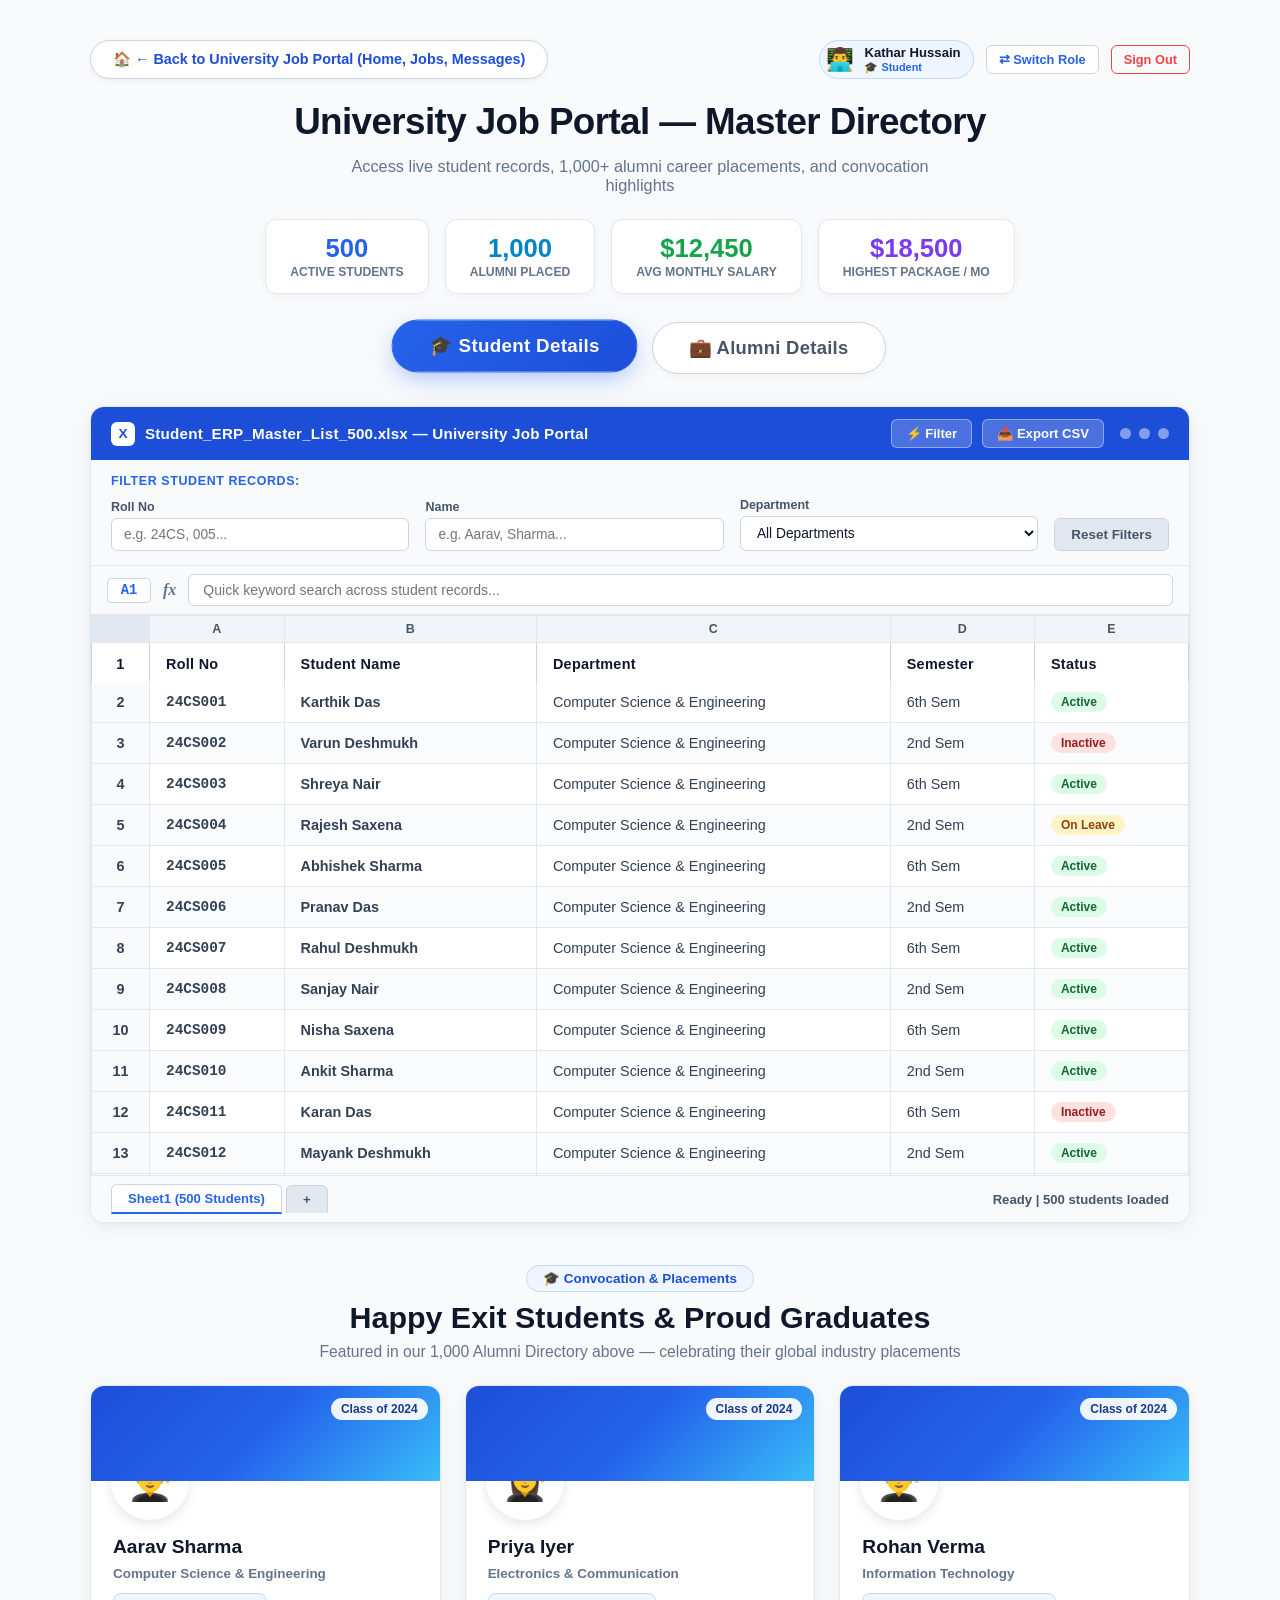
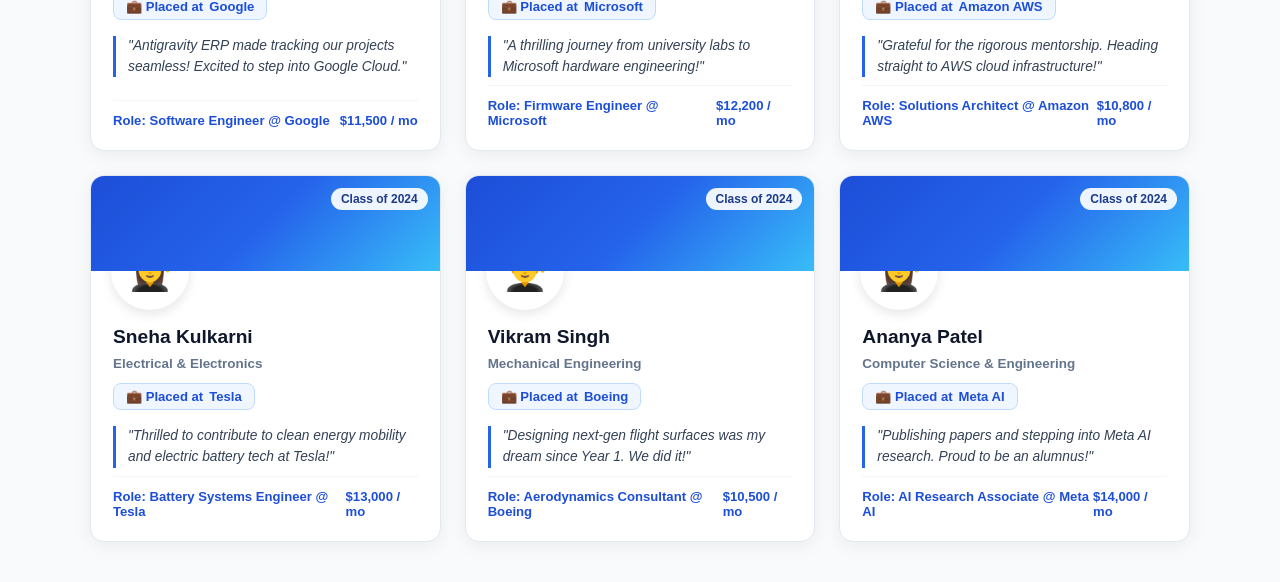
==== commit b11c0998: "Add multi-role authentication page (Admin, Student, Alumni), session manager, and role-based candida" ====
--- a/erp.html
+++ b/erp.html
@@ -5,6 +5,7 @@
   <meta name="viewport" content="width=device-width, initial-scale=1.0" />
   <title>University Job Portal — Student & Alumni Master ERP</title>
   <link rel="stylesheet" href="style.css" />
+  <script src="auth.js"></script>
 </head>
 <body>
   <main class="page-container">
@@ -13,7 +14,9 @@
       <a href="index.html" class="btn-action" style="text-decoration: none; display: inline-flex; align-items: center; gap: 8px; font-size: 0.9rem; padding: 10px 22px; border-radius: 9999px; background: #ffffff; border: 1px solid #cbd5e1; color: #1d4ed8; font-weight: 700; box-shadow: 0 2px 6px rgba(0,0,0,0.05);">
         🏠 ← Back to University Job Portal (Home, Jobs, Messages)
       </a>
-      <span style="color: #64748b; font-size: 0.88rem; font-weight: 600;">University Job Portal • Master ERP System</span>
+      <div class="nav-right" style="display: flex; align-items: center; gap: 10px;">
+        <!-- Populated dynamically by auth.js with user avatar, role, switch role & logout -->
+      </div>
     </div>
 
     <!-- Top Header & Navigation Buttons -->
